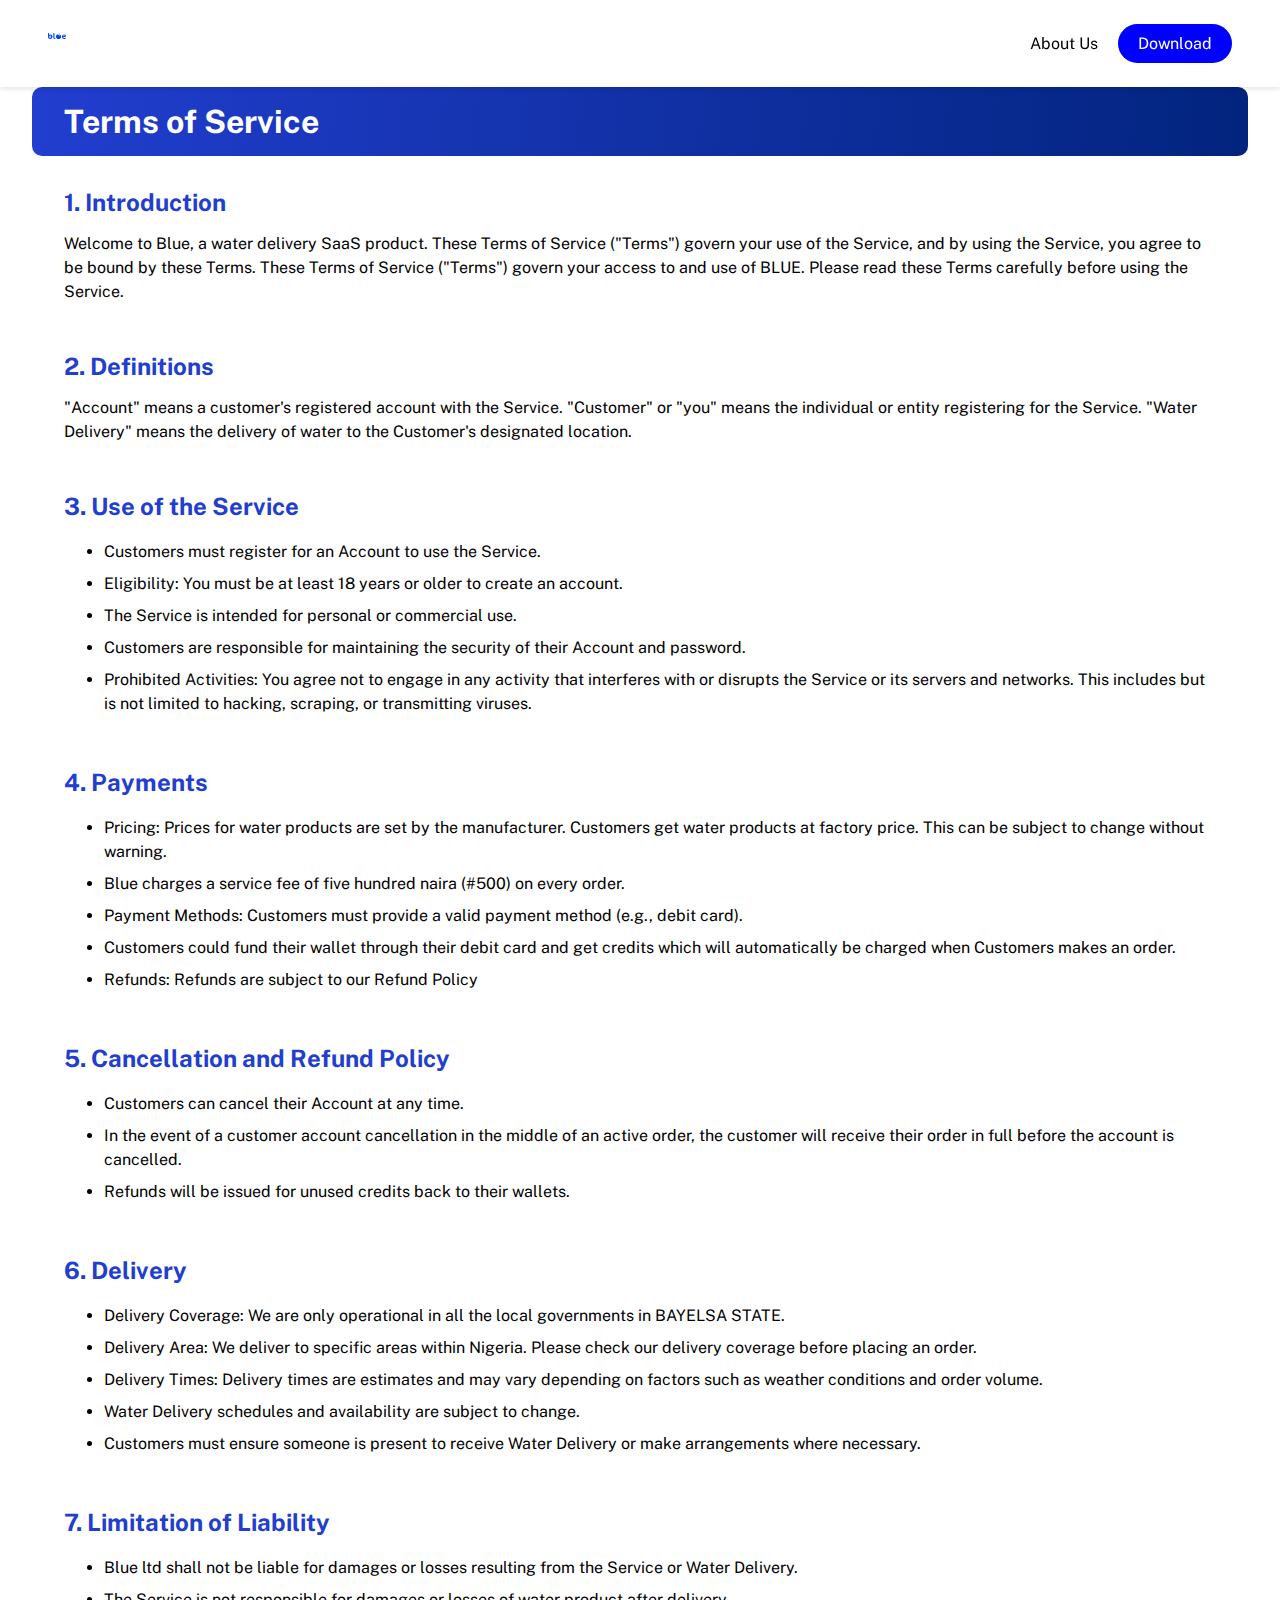
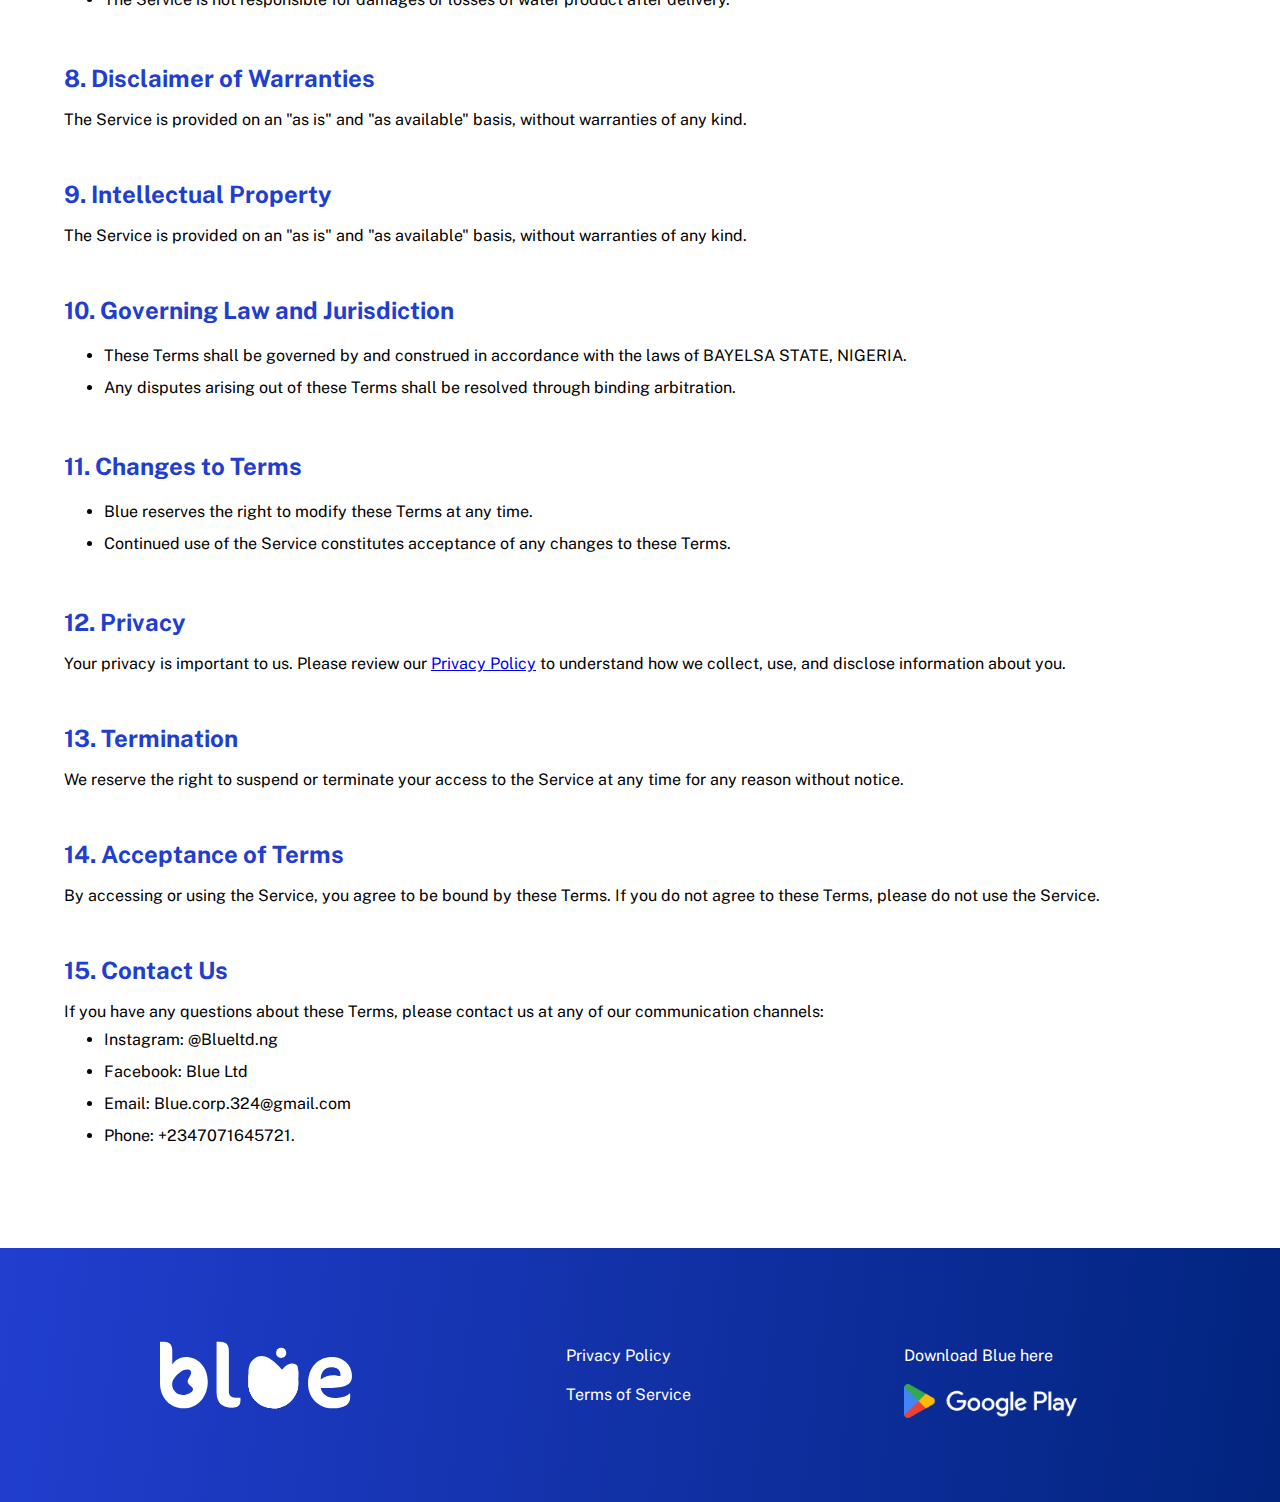
==== terms-of-service.html @ a66ffc98 "Blue Landing Page" ====
<!DOCTYPE html>
<html lang="en">
  <head>
    <meta charset="UTF-8" />
    <meta name="viewport" content="width=device-width, initial-scale=1.0" />
    <title>Blue - Terms of Service</title>
    <link rel="stylesheet" href="terms-of-service.css" />
    <link rel="shortcut icon" href="images/favicon.ico" type="image/x-icon" />
    <link rel="preconnect" href="https://fonts.googleapis.com" />
    <link rel="preconnect" href="https://fonts.gstatic.com" crossorigin />
    <link
      href="https://fonts.googleapis.com/css2?family=Caveat:wght@400..700&family=Lato:ital,wght@0,100;0,300;0,400;0,700;0,900;1,100;1,300;1,400;1,700;1,900&family=Public+Sans:ital,wght@0,100..900;1,100..900&family=Raleway:ital,wght@0,100..900;1,100..900&family=Roboto:ital,wght@0,100;0,300;0,400;0,500;0,700;0,900;1,100;1,300;1,400;1,500;1,700;1,900&family=Ubuntu:ital,wght@0,300;0,400;0,500;0,700;1,300;1,400;1,500;1,700&family=Yellowtail&display=swap"
      rel="stylesheet"
    />
    <link
      rel="stylesheet"
      href="https://unicons.iconscout.com/release/v4.0.8/css/thinline.css"
    />
    <link
      rel="stylesheet"
      href="https://unicons.iconscout.com/release/v4.0.8/css/line.css"
    />
    <link
      rel="stylesheet"
      href="https://unicons.iconscout.com/release/v4.0.8/css/solid.css"
    />
  </head>

  <body>
    <header class="nav-bar">
      <a class="logo-link" href="index.html"><img src="images/logo.svg" alt="logo" /></a>
      <nav class="nav-links">
        <a href="#">About Us</a>
        <a href="#" class="button">Download</a>
      </nav>
    </header>

    <section>
      <h1>Terms of Service</h1>

      <div class="intro terms">
        <h3>1. Introduction</h3>
        <p>
          Welcome to Blue, a water delivery SaaS product. These Terms of Service
          ("Terms") govern your use of the Service, and by using the Service,
          you agree to be bound by these Terms. These Terms of Service ("Terms")
          govern your access to and use of BLUE. Please read these Terms
          carefully before using the Service.
        </p>
      </div>

      <div class="definitions terms">
        <h3>2. Definitions</h3>
        <p>
          "Account" means a customer's registered account with the Service.
          "Customer" or "you" means the individual or entity registering for the
          Service. "Water Delivery" means the delivery of water to the
          Customer's designated location.
        </p>
      </div>

      <div class="use terms">
        <h3>3. Use of the Service</h3>
        <ul>
          <li>Customers must register for an Account to use the Service.</li>
          <li>
            Eligibility: You must be at least 18 years or older to create an
            account.
          </li>
          <li>The Service is intended for personal or commercial use.</li>
          <li>
            Customers are responsible for maintaining the security of their
            Account and password.
          </li>
          <li>
            Prohibited Activities: You agree not to engage in any activity that
            interferes with or disrupts the Service or its servers and networks.
            This includes but is not limited to hacking, scraping, or
            transmitting viruses.
          </li>
        </ul>
      </div>

      <div class="payments terms">
        <h3>4. Payments</h3>
        <ul>
          <li>
            Pricing: Prices for water products are set by the manufacturer.
            Customers get water products at factory price. This can be subject
            to change without warning.
          </li>
          <li>
            Blue charges a service fee of five hundred naira (#500) on every
            order.
          </li>
          <li>
            Payment Methods: Customers must provide a valid payment method
            (e.g., debit card).
          </li>
          <li>
            Customers could fund their wallet through their debit card and get
            credits which will automatically be charged when Customers makes an
            order.
          </li>
          <li>Refunds: Refunds are subject to our Refund Policy</li>
        </ul>
      </div>

      <div class="cancellation terms">
        <h3>5. Cancellation and Refund Policy</h3>
        <ul>
          <li>Customers can cancel their Account at any time.</li>
          <li>
            In the event of a customer account cancellation in the middle of an
            active order, the customer will receive their order in full before
            the account is cancelled.
          </li>
          <li>
            Refunds will be issued for unused credits back to their wallets.
          </li>
        </ul>
      </div>

      <div class="delivery terms">
        <h3>6. Delivery</h3>
        <ul>
          <li>
            Delivery Coverage: We are only operational in all the local
            governments in BAYELSA STATE.
          </li>
          <li>
            Delivery Area: We deliver to specific areas within Nigeria. Please
            check our delivery coverage before placing an order.
          </li>
          <li>
            Delivery Times: Delivery times are estimates and may vary depending
            on factors such as weather conditions and order volume.
          </li>
          <li>
            Water Delivery schedules and availability are subject to change.
          </li>
          <li>
            Customers must ensure someone is present to receive Water Delivery
            or make arrangements where necessary.
          </li>
        </ul>
      </div>

      <div class="limitation terms">
        <h3>7. Limitation of Liability</h3>
        <ul>
          <li>
            Blue ltd shall not be liable for damages or losses resulting from
            the Service or Water Delivery.
          </li>
          <li>
            The Service is not responsible for damages or losses of water
            product after delivery.
          </li>
        </ul>
      </div>

      <div class="disclaimer terms">
        <h3>8. Disclaimer of Warranties</h3>
        <p>
          The Service is provided on an "as is" and "as available" basis,
          without warranties of any kind.
        </p>
      </div>

      <div class="intellectual terms">
        <h3>9. Intellectual Property</h3>
        <p>
          The Service is provided on an "as is" and "as available" basis,
          without warranties of any kind.
        </p>
      </div>

      <div class="governing terms">
        <h3>10. Governing Law and Jurisdiction</h3>
        <ul>
          <li>
            These Terms shall be governed by and construed in accordance with
            the laws of BAYELSA STATE, NIGERIA.
          </li>
          <li>
            Any disputes arising out of these Terms shall be resolved through
            binding arbitration.
          </li>
        </ul>
      </div>

      <div class="changes terms">
        <h3>11. Changes to Terms</h3>
        <ul>
          <li>Blue reserves the right to modify these Terms at any time.</li>
          <li>
            Continued use of the Service constitutes acceptance of any changes
            to these Terms.
          </li>
        </ul>
      </div>

      <div class="privacy terms">
        <h3>12. Privacy</h3>
        <p>
          Your privacy is important to us. Please review our
          <a href="privacy.html">Privacy Policy</a> to understand how we
          collect, use, and disclose information about you.
        </p>
      </div>

      <div class="termination terms">
        <h3>13. Termination</h3>
        <p>
          We reserve the right to suspend or terminate your access to the
          Service at any time for any reason without notice.
        </p>
      </div>

      <div class="acceptance terms">
        <h3>14. Acceptance of Terms</h3>
        <p>
          By accessing or using the Service, you agree to be bound by these
          Terms. If you do not agree to these Terms, please do not use the
          Service.
        </p>
      </div>

      <div class="contact-us terms">
        <h3>15. Contact Us</h3>
        <p>
          If you have any questions about these Terms, please contact us at any
          of our communication channels:
        </p>
        <ul>
          <li>Instagram: @Blueltd.ng</li>
          <li>Facebook: Blue Ltd</li>
          <li>
            Email: Blue.corp.324@gmail.com
          </li>
          <li>Phone: +2347071645721.</li>
        </ul>
      </div>
    </section>

    <footer class="footer">
      <img id="foot-logo" src="images/logo-white.svg" alt="blue-logo" />

      <div class="footer-links">
        <a href="privacy.html">Privacy Policy</a>
        <a href="terms-of-service.html">Terms of Service</a>
      </div>

      <div class="right-footer">
        <div class="footer-social">          
          <a href="https://www.instagram.com/blueltd.ng/profilecard/?igsh=ejh3anl0aXF1eGZv"><i class="uil uil-instagram"></i></a>
          <a href="https://www.facebook.com/share/L8P1dFyzpimSGEBP/?mibextid=qi2Omg"><i class="uil uil-facebook-f"></i></a>
        </div>
        <p>Download Blue here</p>
        <a href="#" class="google-play-footer">
          <img src="images/logos_google-play.png" alt="Google Play" />
        </a>
      </div>
    </footer>


  </body>
</html>
---- terms-of-service.css ----
* {
    margin: 0;
    font-family: "Public Sans", sans-serif;
}


header {
    position: sticky;
    top: 0;
    z-index: 1000;
    background-color: white;
    box-shadow: 0 2px 5px rgba(0, 0, 0, 0.1);
  }
  
  .nav-bar {
    display: flex;
    justify-content: space-between;
    padding: 1.5rem 3rem;
  }
  
  .nav-bar img {
    width: 6%;
  }
  
  .nav-links {
    display: flex;
    justify-content: center;
    align-items: center;
  }
  
  .nav-links a {
    padding: 10px 20px;
    text-decoration: none;
    color: black;
  }
  
  .nav-links .button {
    padding: 10px 20px;
    border-radius: 20px;
    color: white;
    background-color: blue;
  }

  section {
    margin: 0 20rem;
    
  }

  section h1 {
    font-size: 4rem;
    padding: 4rem 8rem;
    border-radius: 20px;
    background: linear-gradient(
    97deg,
    rgba(33, 62, 207, 1) 0%,
    rgba(2, 36, 126, 1) 100%
  );
    color: white;
  }

  section ul li {
    padding: 0.25rem 0;
  }

 .terms {
    padding: 2rem 8rem;
  }

  h3 {
    margin: 1rem 0rem;
    font-size: 2rem;
    color: rgba(33, 62, 207, 1);
  }

  p,
  li {
    line-height: 1.5;
  }


  .contact-us {
    margin-bottom: 5rem;
  }

  /* Footer */
.footer {
    display: flex;
    justify-content: space-between;
    padding: 5rem 10rem;
    background: linear-gradient(
      97deg,
      rgba(33, 62, 207, 1) 0%,
      rgba(2, 36, 126, 1) 100%
    );
    color: white;
  }
  
  footer img {
    width: 20%;
  }
  
  .right-footer {
    display: grid;
    align-items: center;
  }
  
  .foot-logo {
    width: 15%;
  }
  
  
  .right-footer p {
    padding: 1rem 0;
  }
  
  .footer-links {
    display: inline-flex;
    flex-direction: column;
  
    justify-content: center;
  }
  
  .footer-links a {
    padding: 10px 0;
    color: white;
    text-decoration: none;
    margin: 0px 0;
    font-size: 1rem;
  }
  
  .footer-social {
    align-items: center;
    width: auto;
  }
  
  .footer-social a {
    color: white;
    width: 100%;
    margin: 1rem 0;
    font-size: 2rem;
  }
  
  .google-play-footer img {
    width: 80%;
  }

  @media (max-width: 480px) {
    .nav-bar {
      padding: 1rem 1rem;
    }
    .nav-links a {
      font-size: smaller;
    }
  
    .nav-bar img {
        width: 30%;
      }
    
      .logo-link {
        display: grid;
        align-items: center;
        width: fit-content;
      }
    

    section {
        margin: 0 2rem;
        
      }
    
      section h1 {
        font-size: 2rem;
        padding: 1rem 2rem;
        border-radius: 10px;
        
      }

      .terms {
        padding: 1rem 2rem;
      }

      h3 {
        margin: 1rem 0rem;
        font-size: 1.5rem;
        color: rgba(33, 62, 207, 1);
      }

      p {
        line-height: 1.5;
      }
  
 
    .footer {
      display: grid;
      padding: 5rem 6.25rem;
      justify-content: center;
      align-content: center;
      text-align: center;
      gap: 2rem;
    }
  
    #foot-logo {
      margin: auto;
      text-align: center;
      width: 50%;
    }
  
  
    .right-footer p {
      font-size: smaller;
    }
  
    .google-play-footer img {
      width: 60%;
    }
  }
  
  @media (min-width: 481px) and (max-width: 768px) {
    .nav-bar {
      padding: 1rem 1rem;
    }
    .nav-links a {
      font-size: smaller;
    }
  
    .nav-bar img {
        width: 25%;
      }
    
      .logo-link {
        display: grid;
        align-items: center;
        width: fit-content;
      }
    
    
    section {
        margin: 0 2rem;
        
      }
    
      section h1 {
        font-size: 2rem;
        padding: 1rem 2rem;
        border-radius: 10px;
        
      }

      .terms {
        padding: 1rem 2rem;
      }

      h3 {
        margin: 1rem 0rem;
        font-size: 1.5rem;
        color: rgba(33, 62, 207, 1);
      }

      p {
        line-height: 1.5;
      }
    
  
    .footer {
      display: grid;
      padding: 5rem 6.25rem;
      justify-content: center;
      align-content: center;
      text-align: center;
      gap: 2rem;
    }
  
   #foot-logo {
      text-align: center;
      margin: auto;
    }
  
    footer img {
      width: 50%;
    }
  
    .right-footer p {
      font-size: smaller;
    }
  
    .google-play-footer img {
      width: 50%;
    }
  }
  
  @media (min-width: 768px) and (max-width: 1024px) {
    .nav-bar {
      padding: 1rem 1rem;
    }
    .nav-links a {
      font-size: smaller;
    }
  
    .nav-bar img {
        width: 30%;
      }
    
      .logo-link {
        display: grid;
        align-items: center;
        width: fit-content;
      }
    
    section {
        margin: 0 2rem;
        
      }
    
      section h1 {
        font-size: 2rem;
        padding: 1rem 2rem;
        border-radius: 10px;
        
      }

      .terms {
        padding: 1rem 2rem;
      }

      h3 {
        margin: 1rem 0rem;
        font-size: 1.5rem;
        color: rgba(33, 62, 207, 1);
      }

      p {
        line-height: 1.5;
      }
    
 
  
    .footer {
      display: flex;
      padding: 5rem 6.25rem;
      justify-content: space-between;
      align-content: center;
      text-align: center;
      gap: 2rem;
    }
  
    .foot-logo {
      padding: 0 0rem;
      text-align: center;
    }
  
    footer img {
      width: 20%;
    }
  
    .right-footer p {
      font-size: smaller;
    }
  
    .google-play-footer img {
      width: 50%;
    }
  
  }
  
  @media (min-width: 1024px) and (max-width: 1660px) {
      
    section {
        margin: 0 2rem;
        
      }
    
      section h1 {
        font-size: 2rem;
        padding: 1rem 2rem;
        border-radius: 10px;
        
      }

      .terms {
        padding: 1rem 2rem;
      }

      h3 {
        margin: 1rem 0rem;
        font-size: 1.5rem;
        color: rgba(33, 62, 207, 1);
      }

      p {
        line-height: 1.5;
      }
    
  }
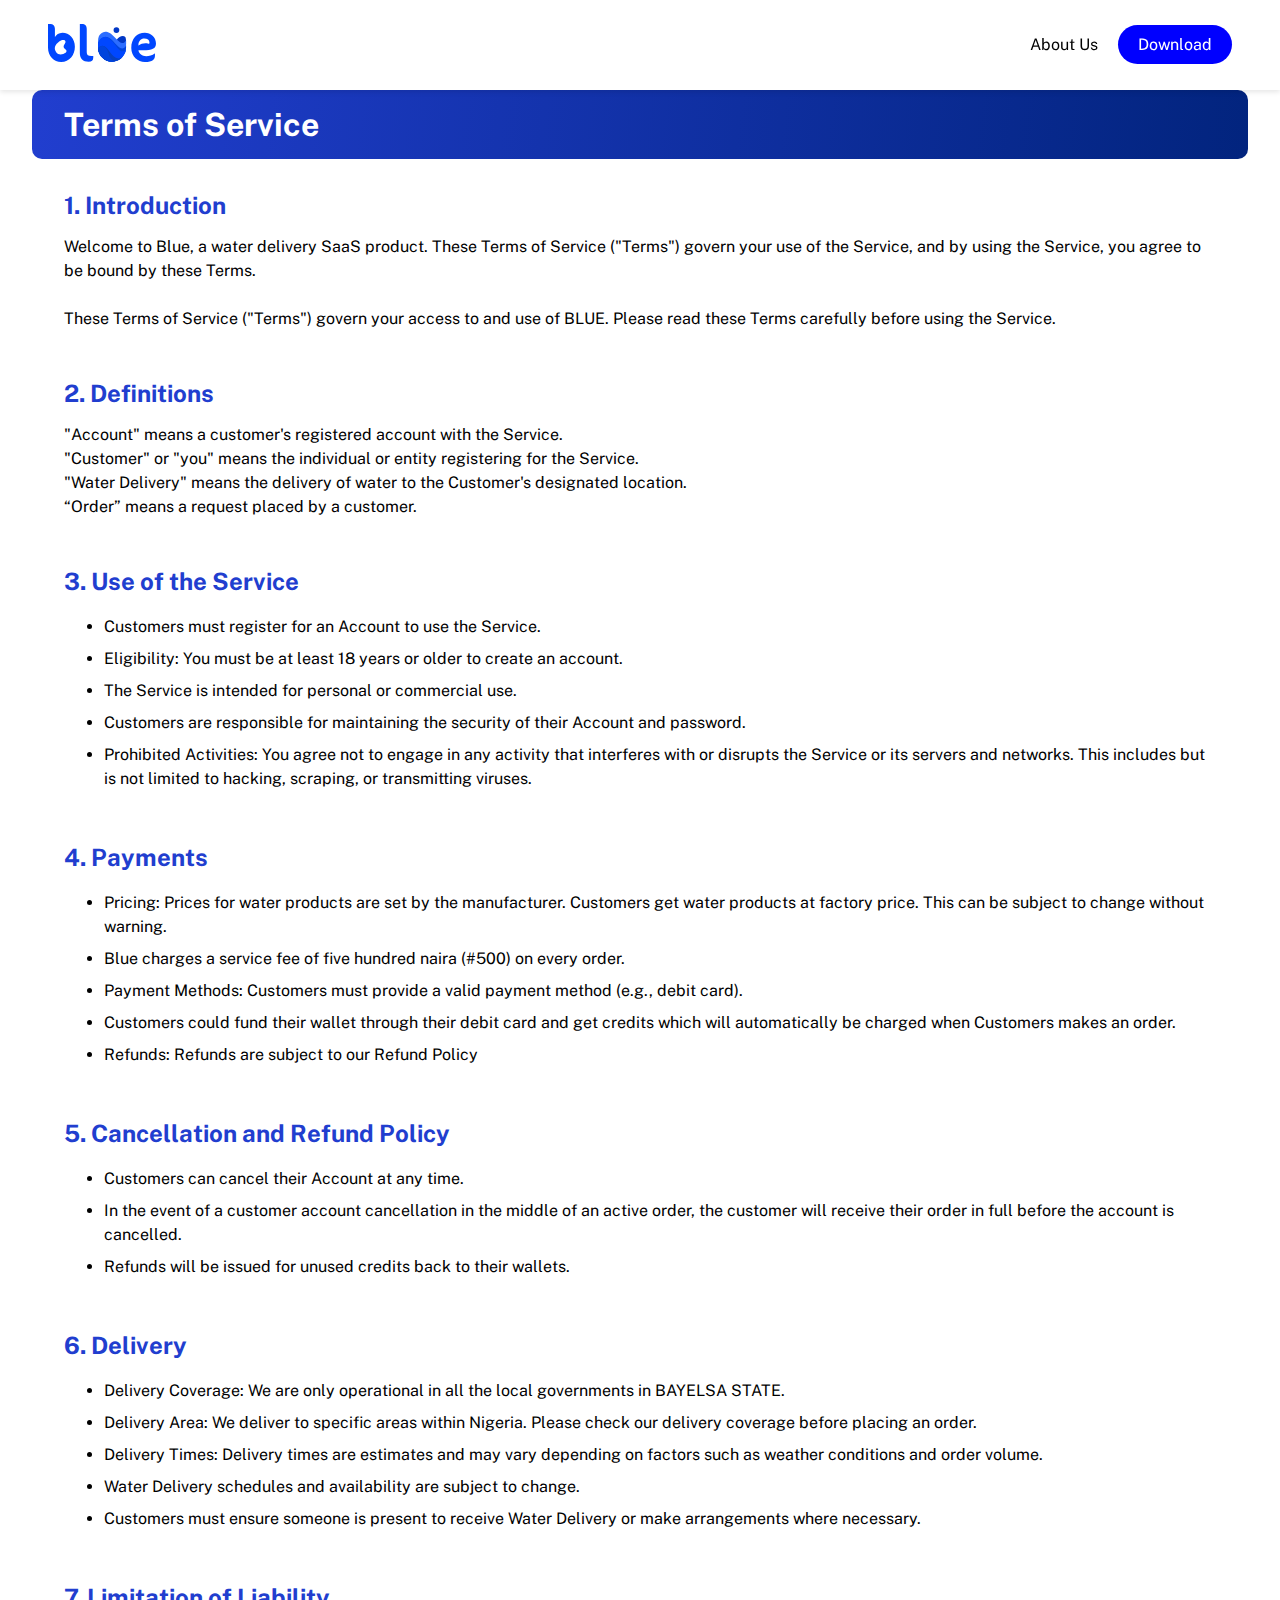
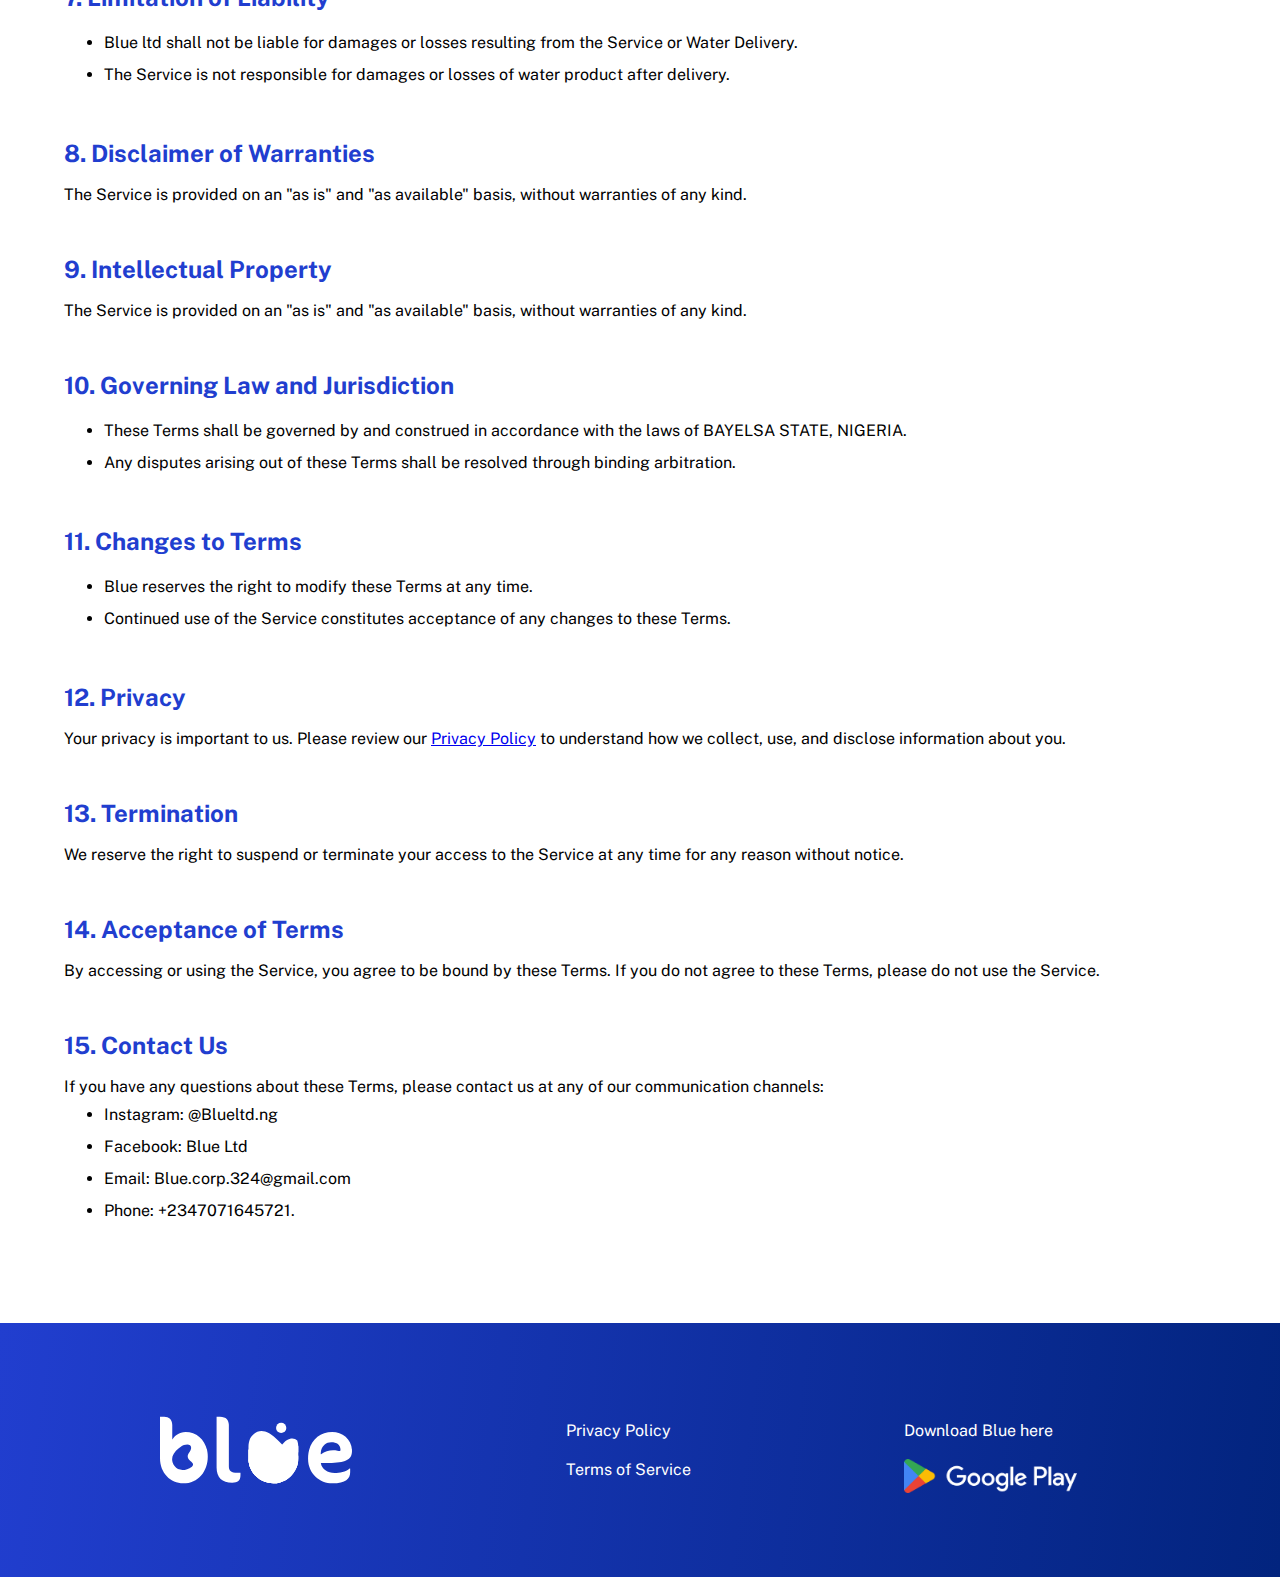
==== commit 618bfd24: "Updated the terms of service page" ====
--- a/terms-of-service.html
+++ b/terms-of-service.html
@@ -43,7 +43,7 @@
         <p>
           Welcome to Blue, a water delivery SaaS product. These Terms of Service
           ("Terms") govern your use of the Service, and by using the Service,
-          you agree to be bound by these Terms. These Terms of Service ("Terms")
+          you agree to be bound by these Terms. <br><br> These Terms of Service ("Terms")
           govern your access to and use of BLUE. Please read these Terms
           carefully before using the Service.
         </p>
@@ -52,10 +52,10 @@
       <div class="definitions terms">
         <h3>2. Definitions</h3>
         <p>
-          "Account" means a customer's registered account with the Service.
+          "Account" means a customer's registered account with the Service. <br>
           "Customer" or "you" means the individual or entity registering for the
-          Service. "Water Delivery" means the delivery of water to the
-          Customer's designated location.
+          Service. <br> "Water Delivery" means the delivery of water to the
+          Customer's designated location. <br> “Order” means a request placed by a customer.
         </p>
       </div>
 
--- a/terms-of-service.css
+++ b/terms-of-service.css
@@ -19,7 +19,7 @@
   }
   
   .nav-bar img {
-    width: 6%;
+    width: 36%;
   }
   
   .nav-links {
